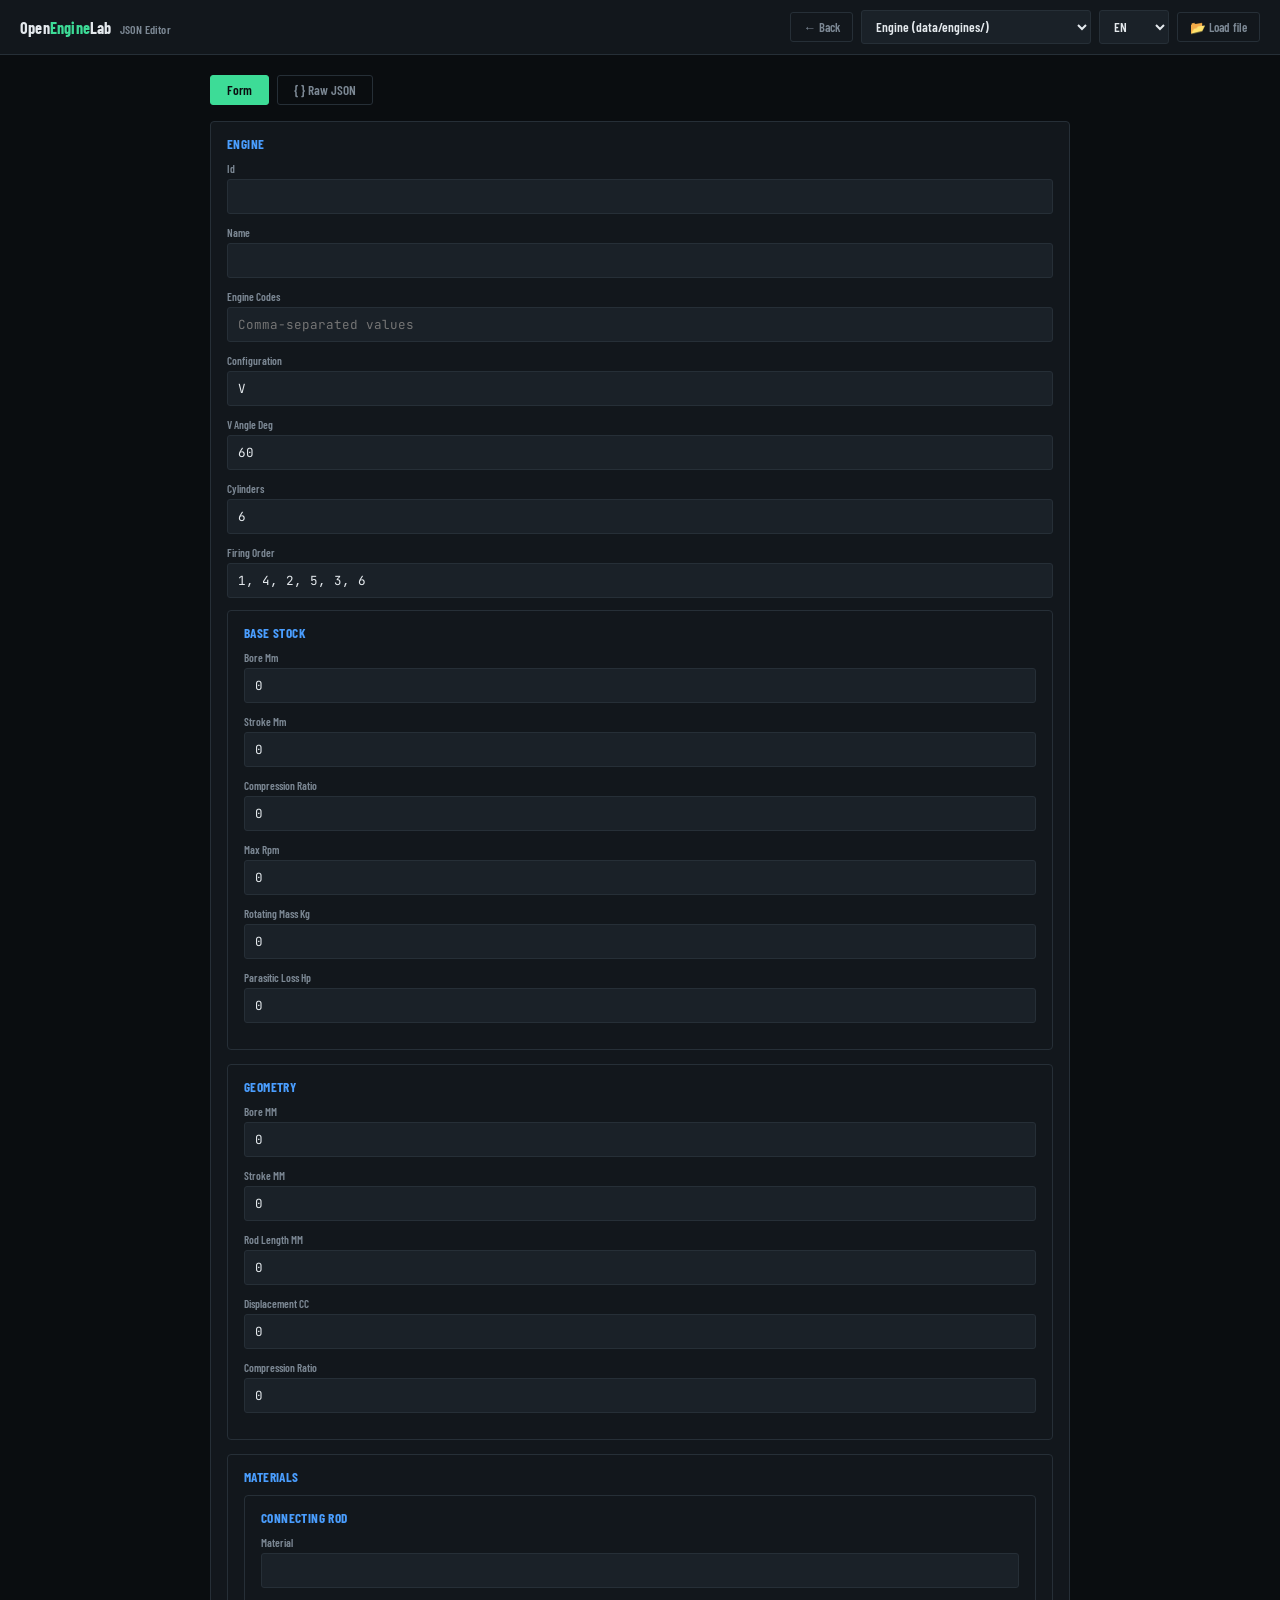
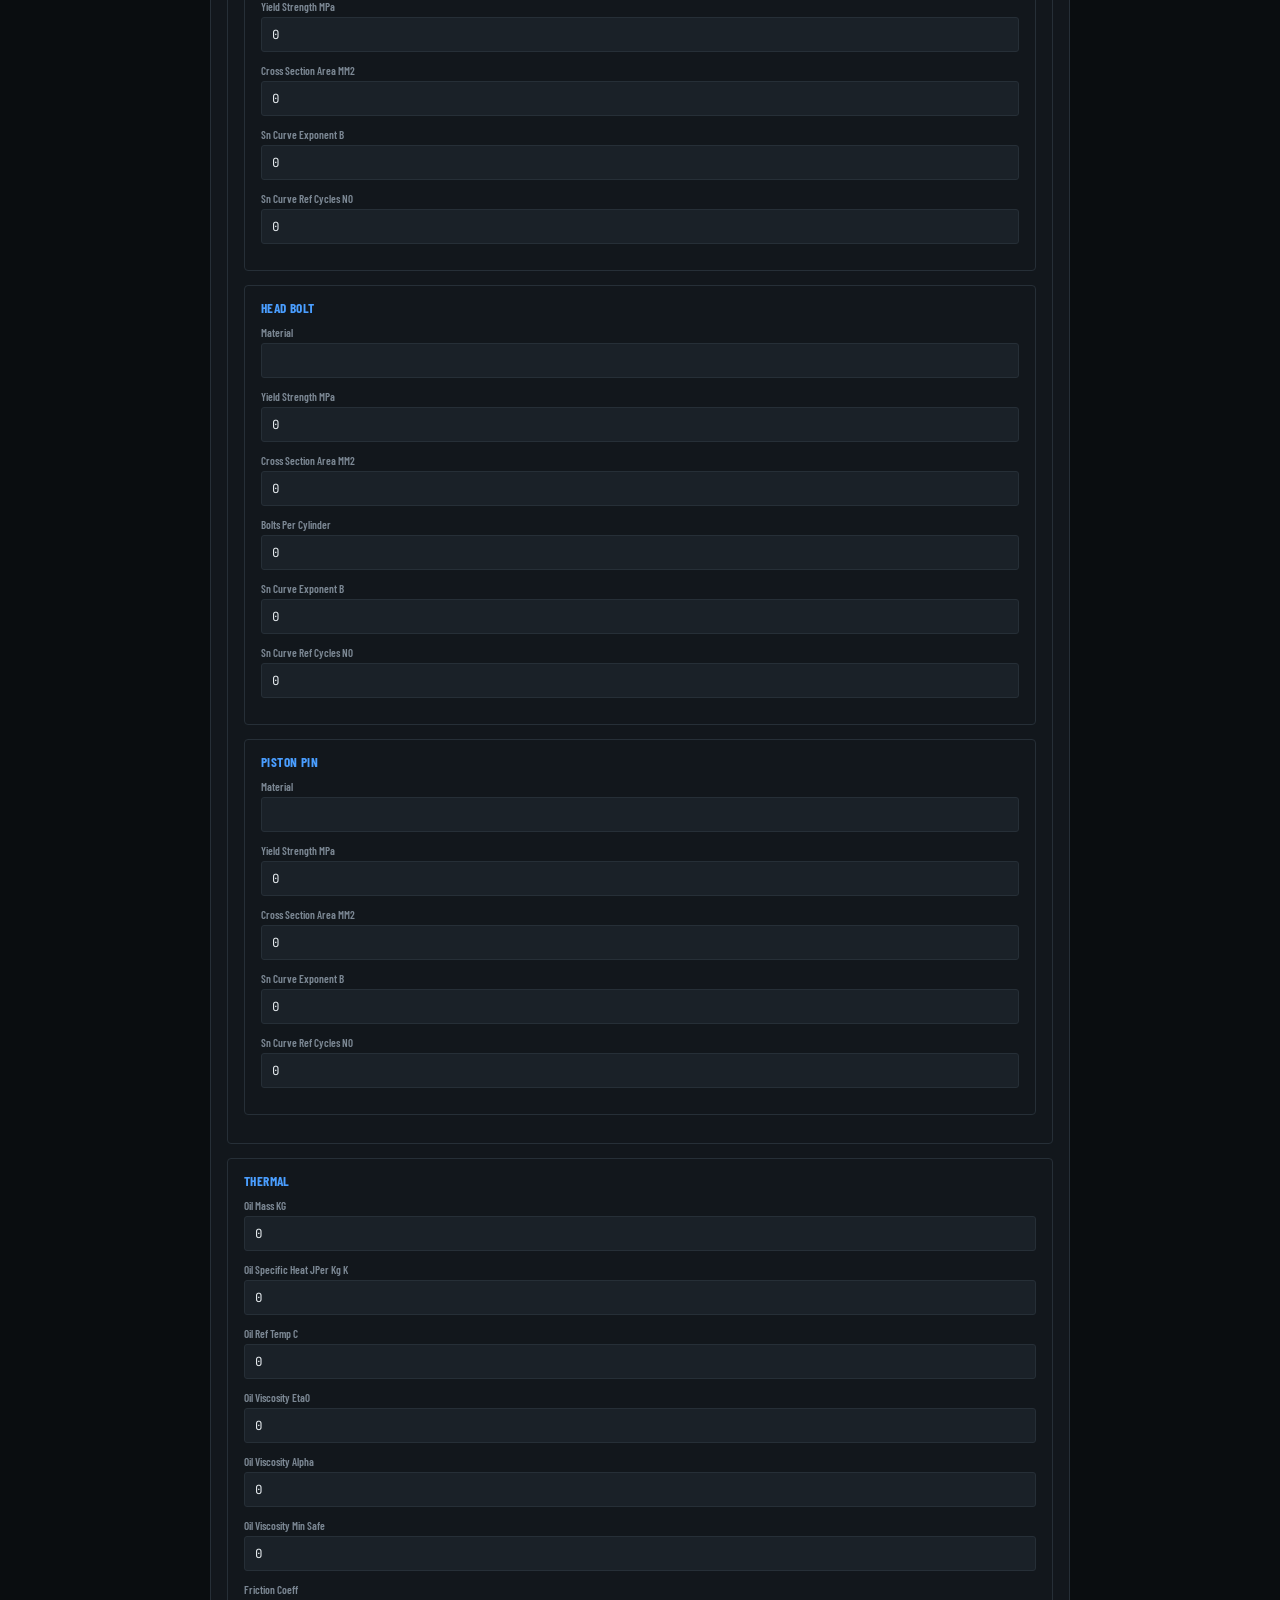
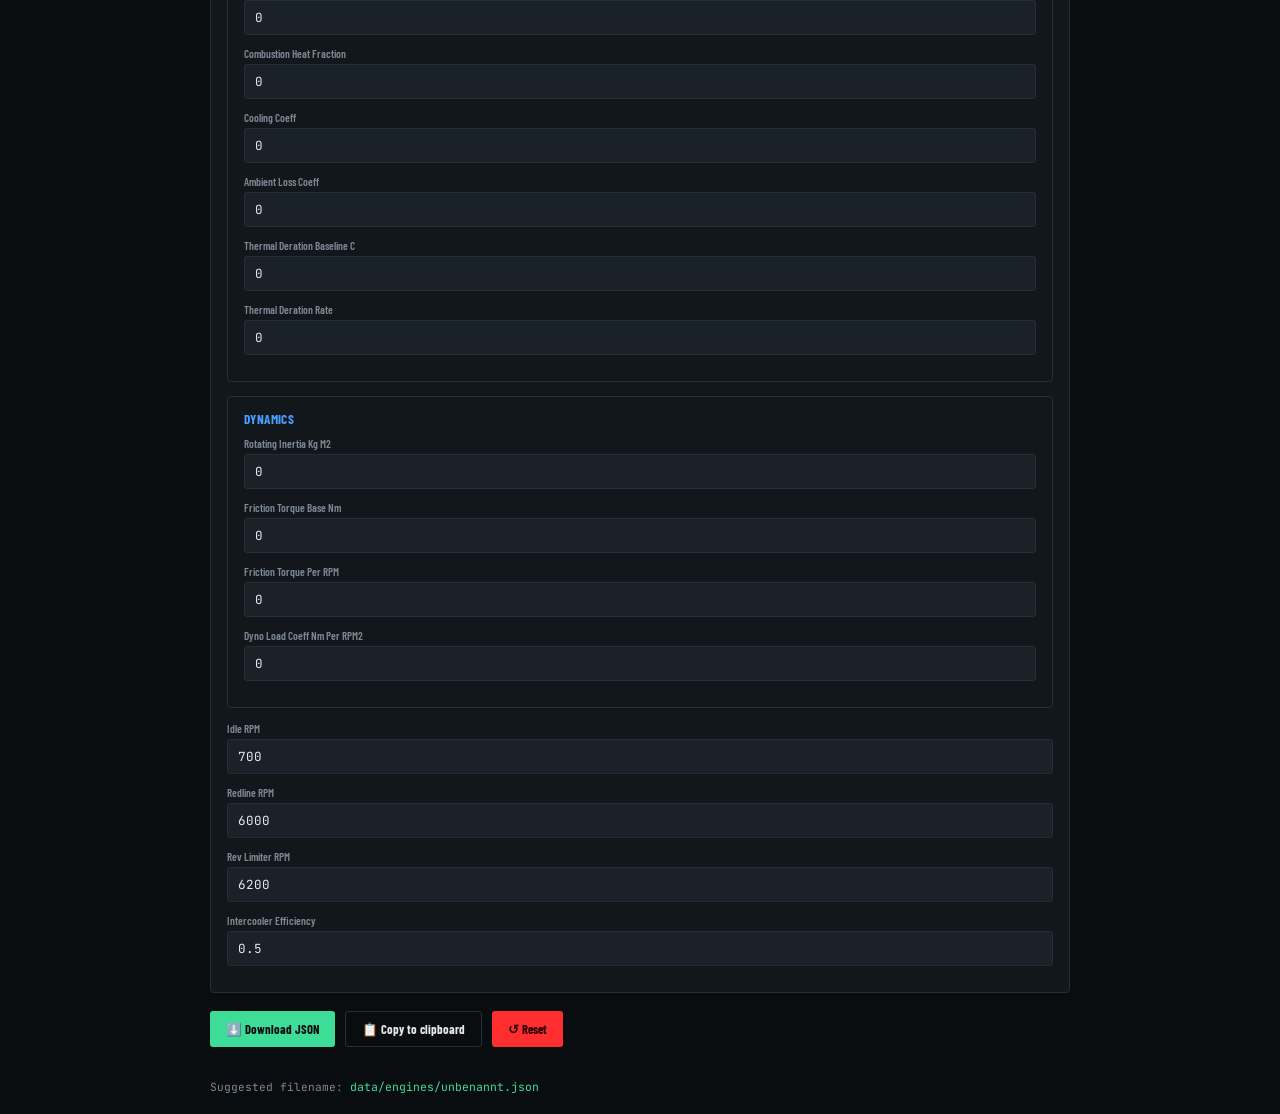
==== Json.html @ 52945a6e "Add files via upload" ====
<!DOCTYPE html>
<html lang="de">
<head>
<meta charset="UTF-8">
<meta name="viewport" content="width=device-width, initial-scale=1.0">
<title>OpenEngineLab — JSON Editor</title>
<link rel="preconnect" href="https://fonts.googleapis.com">
<link href="https://fonts.googleapis.com/css2?family=Barlow+Condensed:wght@500;600;700&family=JetBrains+Mono:wght@400;500;600&display=swap" rel="stylesheet">
<style>
:root {
  --bg-void: #0A0D10;
  --bg-panel: #12171C;
  --bg-raised: #1A2128;
  --border: #262F37;
  --text: #E4E9ED;
  --text-dim: #7C8894;
  --safe: #3DDC97;
  --caution: #FFB627;
  --critical: #FF2E2E;
  --info: #4A9EFF;
  --font-ui: "Barlow Condensed", sans-serif;
  --font-data: "JetBrains Mono", monospace;
}
* { box-sizing: border-box; }
html, body {
  height: 100%; margin: 0;
  background: var(--bg-void); color: var(--text);
  font-family: var(--font-data); font-size: 14px;
}
h1, h2, h3, label, button, select, input { font-family: var(--font-ui); }
h2 { font-size: 1.05rem; font-weight: 600; margin: 0 0 12px; color: var(--text); }
h3 { font-size: 0.92rem; font-weight: 600; margin: 18px 0 8px; color: var(--text-dim); }

.topbar {
  display: flex; justify-content: space-between; align-items: center; flex-wrap: wrap; gap: 10px;
  padding: 10px 20px; background: var(--bg-panel); border-bottom: 1px solid var(--border);
  position: sticky; top: 0; z-index: 10;
}
.brand { font-family: var(--font-ui); font-weight: 700; font-size: 1.15rem; letter-spacing: 0.2px; }
.brand span.hl { color: var(--safe); }
.brand-sub { color: var(--text-dim); font-size: 0.85rem; font-weight: 600; margin-left: 8px; }

.topbar-controls { display: flex; gap: 8px; align-items: center; flex-wrap: wrap; }
.topbar-select {
  background: var(--bg-raised); color: var(--text); border: 1px solid var(--border);
  border-radius: 3px; padding: 7px 10px; font-family: var(--font-ui); font-weight: 600; font-size: 0.95rem;
}
#type-select { min-width: 230px; }
#lang-select { min-width: 70px; }

.icon-btn-text {
  background: transparent; border: 1px solid var(--border); color: var(--text-dim);
  padding: 6px 12px; border-radius: 3px; cursor: pointer; font-weight: 600; font-size: 0.9rem;
  font-family: var(--font-ui);
}
.icon-btn-text:hover { border-color: var(--info); color: var(--text); }
#backBtn { text-decoration: none; display: inline-block; }

main { padding: 20px; max-width: 900px; margin: 0 auto; }

.tabs { display: flex; gap: 8px; margin-bottom: 16px; }
.tab-btn {
  background: transparent; border: 1px solid var(--border); color: var(--text-dim);
  padding: 6px 16px; border-radius: 3px; cursor: pointer; font-weight: 600; font-size: 0.95rem;
  font-family: var(--font-ui);
}
.tab-btn.active { color: var(--bg-void); background: var(--safe); border-color: var(--safe); }

.card {
  background: var(--bg-panel); border: 1px solid var(--border); border-radius: 4px;
  padding: 14px 16px; margin-bottom: 14px;
}
.card-title {
  font-family: var(--font-ui); font-weight: 700; font-size: 0.95rem; letter-spacing: .03em;
  text-transform: uppercase; color: var(--info); margin-bottom: 10px;
}

.field { margin-bottom: 12px; }
.field label { display: block; font-size: 0.8rem; color: var(--text-dim); margin-bottom: 4px; font-weight: 600; }

input[type=text], input[type=number], textarea, select.form-input {
  background: var(--bg-raised); color: var(--text); border: 1px solid var(--border);
  border-radius: 3px; padding: 8px 10px; font-family: var(--font-data); font-size: 0.9rem; width: 100%;
}
input[type=text]:focus, input[type=number]:focus, textarea:focus {
  outline: none; border-color: var(--info);
}

.checkbox-row { display: flex; align-items: center; gap: 8px; }
input[type=checkbox] { width: 18px; height: 18px; accent-color: var(--safe); }

.arr-item { border: 1px dashed var(--border); border-radius: 4px; padding: 10px; margin-bottom: 10px; position: relative; }
.remove-btn { position: absolute; top: 8px; right: 8px; }

.btn {
  background: var(--safe); color: var(--bg-void); border: none; border-radius: 3px;
  padding: 9px 16px; font-weight: 700; font-size: 0.9rem; cursor: pointer; font-family: var(--font-ui);
}
.btn.secondary { background: transparent; color: var(--text); border: 1px solid var(--border); }
.btn.secondary:hover { border-color: var(--info); }
.btn.danger { background: var(--critical); color: #2a0006; }
.btn.small { padding: 5px 10px; font-size: 0.8rem; }
.btn:active { transform: scale(.97); }

.toolbar { display: flex; gap: 10px; flex-wrap: wrap; margin: 18px 0 8px; }
.hint { color: var(--text-dim); font-size: 0.8rem; margin-top: 4px; }
.status { font-size: 0.82rem; color: var(--caution); min-height: 20px; margin-top: 6px; }
.filename { font-family: var(--font-data); color: var(--safe); font-size: 0.82rem; }

textarea#rawJson { width: 100%; min-height: 340px; font-family: var(--font-data); font-size: 0.82rem; white-space: pre; }

.view { display: none; }
.view.active { display: block; }
</style>
</head>
<body>

<header class="topbar">
  <div class="brand">Open<span class="hl">Engine</span>Lab<span class="brand-sub" id="brandSub">JSON-Editor</span></div>
  <div class="topbar-controls">
    <a href="index.html" class="icon-btn-text" id="backBtn">← Back</a>
    <select id="type-select" class="topbar-select" aria-label="Type"></select>
    <select id="lang-select" class="topbar-select" aria-label="Language">
      <option value="de">DE</option><option value="en">EN</option>
      <option value="fr">FR</option><option value="es">ES</option>
    </select>
    <button id="loadFileBtn" class="icon-btn-text" type="button">📂</button>
    <input type="file" id="fileInput" accept=".json" style="display:none;">
  </div>
</header>

<main>
  <div class="tabs">
    <button class="tab-btn active" data-view="form" id="tabForm">Formular</button>
    <button class="tab-btn" data-view="raw" id="tabRaw">{ } Roh-JSON</button>
  </div>

  <div id="formView" class="view active"></div>

  <div id="rawView" class="view">
    <textarea id="rawJson" spellcheck="false"></textarea>
    <div class="hint" id="rawHint"></div>
  </div>

  <div class="toolbar">
    <button class="btn" id="downloadBtn" type="button"></button>
    <button class="btn secondary" id="copyBtn" type="button"></button>
    <button class="btn danger" id="resetBtn" type="button"></button>
  </div>
  <div class="status" id="status"></div>
  <div class="hint"><span id="filenameLabel"></span> <span class="filename" id="filenameHint">—</span></div>
</main>

<script>
/* ---------- i18n ---------- */
const I18N = {
  de: {
    editorSub: "JSON-Editor", loadFile: "Datei laden", download: "JSON herunterladen",
    copy: "In Zwischenablage kopieren", reset: "Zurücksetzen", filenameLabel: "Vorschlag Dateiname:",
    rawHint: "Änderungen hier werden beim Wechsel zu \"Formular\" übernommen (muss gültiges JSON sein).",
    tabForm: "Formular", tabRaw: "{ } Roh-JSON",
    fileLoaded: "Datei geladen: ", fileInvalid: "Datei ist kein gültiges JSON.",
    invalidRaw: "⚠ Ungültiges JSON im Roh-Editor — Formular zeigt evtl. alten Stand.",
    downloadFail: "⚠ Ungültiges JSON — kann nicht heruntergeladen werden.",
    downloaded: "✅ Heruntergeladen als ", copied: "✅ In Zwischenablage kopiert.",
    copyFail: "⚠ Kopieren fehlgeschlagen.", addEntry: "+ Eintrag hinzufügen",
    arrayPlaceholder: "Werte durch Komma getrennt",
    types: {
      engine: "Motor (data/engines/)", turbo: "Turbolader (data/parts/turbos/)",
      supercharger: "Kompressor/Lader (data/parts/turbos/)", nitrous: "Lachgas (data/parts/nitrous/)",
      hybrid: "Hybrid/ERS (data/parts/hybrid/)", mod: "Mod / Tuningteil (data/mods/)",
      fuel: "Kraftstoff (data/fuels/)", drivetrain: "Antriebsstrang (data/drivetrain/)",
      track: "Strecke (data/tracks/)", scenario: "Szenario / Preset (data/scenarios/)",
      "catalog-entry": "Katalog-Eintrag (data/catalog/)"
    }
  },
  en: {
    editorSub: "JSON Editor", loadFile: "Load file", download: "Download JSON",
    copy: "Copy to clipboard", reset: "Reset", filenameLabel: "Suggested filename:",
    rawHint: "Edits here are applied when switching to \"Form\" (must be valid JSON).",
    tabForm: "Form", tabRaw: "{ } Raw JSON",
    fileLoaded: "File loaded: ", fileInvalid: "File is not valid JSON.",
    invalidRaw: "⚠ Invalid JSON in raw editor — form may show an older state.",
    downloadFail: "⚠ Invalid JSON — cannot download.",
    downloaded: "✅ Downloaded as ", copied: "✅ Copied to clipboard.",
    copyFail: "⚠ Copy failed.", addEntry: "+ Add entry",
    arrayPlaceholder: "Comma-separated values",
    types: {
      engine: "Engine (data/engines/)", turbo: "Turbocharger (data/parts/turbos/)",
      supercharger: "Supercharger (data/parts/turbos/)", nitrous: "Nitrous (data/parts/nitrous/)",
      hybrid: "Hybrid/ERS (data/parts/hybrid/)", mod: "Mod / tuning part (data/mods/)",
      fuel: "Fuel (data/fuels/)", drivetrain: "Drivetrain (data/drivetrain/)",
      track: "Track (data/tracks/)", scenario: "Scenario / preset (data/scenarios/)",
      "catalog-entry": "Catalog entry (data/catalog/)"
    }
  },
  fr: {
    editorSub: "Éditeur JSON", loadFile: "Charger un fichier", download: "Télécharger le JSON",
    copy: "Copier dans le presse-papiers", reset: "Réinitialiser", filenameLabel: "Nom de fichier suggéré :",
    rawHint: "Les modifications ici sont appliquées lors du passage à « Formulaire » (JSON valide requis).",
    tabForm: "Formulaire", tabRaw: "{ } JSON brut",
    fileLoaded: "Fichier chargé : ", fileInvalid: "Le fichier n'est pas un JSON valide.",
    invalidRaw: "⚠ JSON invalide dans l'éditeur brut — le formulaire peut afficher un ancien état.",
    downloadFail: "⚠ JSON invalide — téléchargement impossible.",
    downloaded: "✅ Téléchargé sous ", copied: "✅ Copié dans le presse-papiers.",
    copyFail: "⚠ Échec de la copie.", addEntry: "+ Ajouter une entrée",
    arrayPlaceholder: "Valeurs séparées par des virgules",
    types: {
      engine: "Moteur (data/engines/)", turbo: "Turbocompresseur (data/parts/turbos/)",
      supercharger: "Compresseur (data/parts/turbos/)", nitrous: "Protoxyde d'azote (data/parts/nitrous/)",
      hybrid: "Hybride/ERS (data/parts/hybrid/)", mod: "Préparation moteur (data/mods/)",
      fuel: "Carburant (data/fuels/)", drivetrain: "Transmission (data/drivetrain/)",
      track: "Circuit (data/tracks/)", scenario: "Scénario / préréglage (data/scenarios/)",
      "catalog-entry": "Entrée de catalogue (data/catalog/)"
    }
  },
  es: {
    editorSub: "Editor JSON", loadFile: "Cargar archivo", download: "Descargar JSON",
    copy: "Copiar al portapapeles", reset: "Restablecer", filenameLabel: "Nombre de archivo sugerido:",
    rawHint: "Los cambios aquí se aplican al cambiar a «Formulario» (debe ser JSON válido).",
    tabForm: "Formulario", tabRaw: "{ } JSON sin procesar",
    fileLoaded: "Archivo cargado: ", fileInvalid: "El archivo no es un JSON válido.",
    invalidRaw: "⚠ JSON no válido en el editor sin procesar — el formulario puede mostrar un estado anterior.",
    downloadFail: "⚠ JSON no válido — no se puede descargar.",
    downloaded: "✅ Descargado como ", copied: "✅ Copiado al portapapeles.",
    copyFail: "⚠ Error al copiar.", addEntry: "+ Añadir entrada",
    arrayPlaceholder: "Valores separados por comas",
    types: {
      engine: "Motor (data/engines/)", turbo: "Turbocompresor (data/parts/turbos/)",
      supercharger: "Compresor (data/parts/turbos/)", nitrous: "Óxido nitroso (data/parts/nitrous/)",
      hybrid: "Híbrido/ERS (data/parts/hybrid/)", mod: "Preparación (data/mods/)",
      fuel: "Combustible (data/fuels/)", drivetrain: "Transmisión (data/drivetrain/)",
      track: "Circuito (data/tracks/)", scenario: "Escenario / preajuste (data/scenarios/)",
      "catalog-entry": "Entrada de catálogo (data/catalog/)"
    }
  }
};

let lang = (navigator.language || 'de').slice(0,2);
if (!I18N[lang]) lang = 'de';

function t(key) { return I18N[lang][key] ?? key; }

/* ---------- Vorlagen (Teile-Typen, sprachneutrale technische Feldnamen) ---------- */
const TEMPLATES = {
  "engine": {
    folder: "data/engines/",
    data: {
      id: "", name: "", engineCodes: [""], configuration: "V", vAngleDeg: 60,
      cylinders: 6, firingOrder: [1,4,2,5,3,6],
      baseStock: { boreMm:0, strokeMm:0, compressionRatio:0, maxRpm:0, rotatingMassKg:0, parasiticLossHp:0 },
      geometry: { boreMM:0, strokeMM:0, rodLengthMM:0, displacementCC:0, compressionRatio:0 },
      materials: {
        connectingRod: { material:"", yieldStrengthMPa:0, crossSectionAreaMM2:0, snCurveExponentB:0, snCurveRefCyclesN0:0 },
        headBolt: { material:"", yieldStrengthMPa:0, crossSectionAreaMM2:0, boltsPerCylinder:0, snCurveExponentB:0, snCurveRefCyclesN0:0 },
        pistonPin: { material:"", yieldStrengthMPa:0, crossSectionAreaMM2:0, snCurveExponentB:0, snCurveRefCyclesN0:0 }
      },
      thermal: { oilMassKG:0, oilSpecificHeatJPerKgK:0, oilRefTempC:0, oilViscosityEta0:0, oilViscosityAlpha:0, oilViscosityMinSafe:0, frictionCoeff:0, combustionHeatFraction:0, coolingCoeff:0, ambientLossCoeff:0, thermalDerationBaselineC:0, thermalDerationRate:0 },
      dynamics: { rotatingInertiaKgM2:0, frictionTorqueBaseNm:0, frictionTorquePerRPM:0, dynoLoadCoeffNmPerRPM2:0 },
      idleRPM: 700, redlineRPM: 6000, revLimiterRPM: 6200, intercoolerEfficiency: 0.5
    }
  },
  "turbo": {
    folder: "data/parts/turbos/",
    data: {
      id:"", name:"", type:"Turbocharger",
      compressor:{ inducerMM:0, exducerMM:0, peakEfficiency:0, maxMassFlowKgMin:0 },
      turbine:{ inducerMM:0, exducerMM:0, housingAR:0 },
      limits:{ maxBoostBar:0, maxShaftSpeedRPM:0 },
      responseFactor:0, wastegateType:"external", wastegateSpringBar:0
    }
  },
  "supercharger": {
    folder: "data/parts/turbos/",
    data: {
      id:"", type:"supercharger", name:"", displacement_liters:0, drive_type:"belt", pulley_ratio:0,
      limits:{ maxBoostBar:0, maxRPM:0, peakEfficiencyRPM:0 },
      dynamics:{ timeConstantS:0, volumetricEfficiency:0, heatRatioK:0, beltSlipCoeff:0 },
      cooler:{ effectivenessPercent:0, targetInletTempC:0 },
      description:""
    }
  },
  "nitrous": {
    folder: "data/parts/nitrous/",
    data: { id:"", name:"", shotEquivalentBar:0, heatFractionBoost:0, flowRateKgMin:0, bottleCapacityKg:0, hydrolockAfrThreshold:0 }
  },
  "hybrid": {
    folder: "data/parts/hybrid/",
    data: { id:"", name:"", maxDeployKw:0, maxHarvestKw:0, batteryCapacityKWh:0, hasMguH:false }
  },
  "mod": {
    folder: "data/mods/",
    data: {
      modId:"", name:"", category:"BOTTOM_END", description:"",
      defaultEffects:{ massDeltaKg:0, rpmMultiplier:1, strengthMultiplier:1, parasiticLossDeltaHp:0 },
      manufacturerOverrides:{}
    }
  },
  "fuel": {
    folder: "data/fuels/",
    data: { id:"", name:"", ronOctane:0, monOctane:0, afrStoich:0, lhvMJPerKg:0, latentHeatKJPerKg:0 }
  },
  "drivetrain": {
    folder: "data/drivetrain/",
    data: {
      id:"", name:"", gearRatios:[3.2,2.14,1.61,1.28,1.03,0.84], finalDriveRatio:0,
      wheelRadiusM:0, vehicleMassKG:0, dragCoefficient:0, frontalAreaM2:0,
      rollingResistanceCoeff:0, drivetrainEfficiency:0, maxBrakeForceN:0,
      tireGripCoeff:0, driveWeightFraction:0
    }
  },
  "track": {
    folder: "data/tracks/",
    data: { id:"", name:"", segments: [ { durationS:0, throttle01:0, brake01:0, gear:1, gradePercent:0, note:"" } ] }
  },
  "scenario": {
    folder: "data/scenarios/",
    data: {
      version:"0.2.0",
      metadata:{ name:"", created:"", iterations:[ { v:1, date:"", change:"" } ] },
      config:{}
    }
  },
  "catalog-entry": {
    folder: "data/catalog/",
    data: { id:"", name:"", type:"", file:"" }
  }
};

/* ---------- State ---------- */
let currentType = null;
let currentData = null;

const typeSelect = document.getElementById('type-select');
const langSelect = document.getElementById('lang-select');
const formView = document.getElementById('formView');
const rawJson = document.getElementById('rawJson');
const status = document.getElementById('status');
const filenameHint = document.getElementById('filenameHint');

function populateTypeSelect() {
  const prev = typeSelect.value;
  typeSelect.innerHTML = '';
  for (const key in TEMPLATES) {
    const opt = document.createElement('option');
    opt.value = key;
    opt.textContent = t('types')[key];
    typeSelect.appendChild(opt);
  }
  if (prev && TEMPLATES[prev]) typeSelect.value = prev;
}

function applyStaticI18n() {
  document.getElementById('brandSub').textContent = t('editorSub');
  document.getElementById('loadFileBtn').textContent = '📂 ' + t('loadFile');
  document.getElementById('tabForm').textContent = t('tabForm');
  document.getElementById('tabRaw').textContent = t('tabRaw');
  document.getElementById('downloadBtn').textContent = '⬇️ ' + t('download');
  document.getElementById('copyBtn').textContent = '📋 ' + t('copy');
  document.getElementById('resetBtn').textContent = '↺ ' + t('reset');
  document.getElementById('filenameLabel').textContent = t('filenameLabel');
  document.getElementById('rawHint').textContent = t('rawHint');
  populateTypeSelect();
}

langSelect.value = lang;
langSelect.addEventListener('change', () => {
  lang = langSelect.value;
  applyStaticI18n();
  render();
});

typeSelect.addEventListener('change', () => loadTemplate(typeSelect.value));

function loadTemplate(key) {
  currentType = key;
  currentData = JSON.parse(JSON.stringify(TEMPLATES[key].data));
  render();
}

/* ---------- Rendering: rekursiver Formular-Generator ---------- */
function render() {
  formView.innerHTML = '';
  const label = t('types')[currentType] ? t('types')[currentType].split(' (')[0] : currentType;
  const root = buildObjectCard(currentData, [], label);
  formView.appendChild(root);
  syncRaw();
  updateFilenameHint();
}

function setAt(path, value) {
  let obj = currentData;
  for (let i = 0; i < path.length - 1; i++) obj = obj[path[i]];
  obj[path[path.length - 1]] = value;
  syncRaw();
  updateFilenameHint();
}

function buildObjectCard(obj, path, label) {
  const card = document.createElement('div');
  card.className = 'card';
  const title = document.createElement('div');
  title.className = 'card-title';
  title.textContent = label;
  card.appendChild(title);

  for (const key in obj) {
    const val = obj[key];
    const fieldPath = [...path, key];
    if (val !== null && typeof val === 'object' && !Array.isArray(val)) {
      card.appendChild(buildObjectCard(val, fieldPath, humanize(key)));
    } else if (Array.isArray(val)) {
      card.appendChild(buildArrayField(val, fieldPath, humanize(key)));
    } else {
      card.appendChild(buildLeafField(val, fieldPath, humanize(key)));
    }
  }
  return card;
}

function humanize(key) {
  return key.replace(/([a-z0-9])([A-Z])/g, '$1 $2')
            .replace(/_/g, ' ')
            .replace(/^./, c => c.toUpperCase());
}

function buildLeafField(val, path, label) {
  const wrap = document.createElement('div');
  wrap.className = 'field';
  const lab = document.createElement('label');
  lab.textContent = label;
  wrap.appendChild(lab);

  if (typeof val === 'boolean') {
    const row = document.createElement('div');
    row.className = 'checkbox-row';
    const cb = document.createElement('input');
    cb.type = 'checkbox';
    cb.checked = val;
    cb.addEventListener('change', () => setAt(path, cb.checked));
    row.appendChild(cb);
    wrap.appendChild(row);
    return wrap;
  }

  const inp = document.createElement('input');
  if (typeof val === 'number') {
    inp.type = 'number';
    inp.step = 'any';
    inp.value = val;
    inp.addEventListener('input', () => setAt(path, inp.value === '' ? 0 : parseFloat(inp.value)));
  } else {
    inp.type = 'text';
    inp.value = val ?? '';
    inp.addEventListener('input', () => setAt(path, inp.value));
  }
  wrap.appendChild(inp);
  return wrap;
}

function buildArrayField(arr, path, label) {
  const wrap = document.createElement('div');
  wrap.className = 'field';
  const lab = document.createElement('label');
  lab.textContent = label;
  wrap.appendChild(lab);

  const isObjArray = arr.length > 0 && typeof arr[0] === 'object' && arr[0] !== null;

  if (!isObjArray) {
    const inp = document.createElement('input');
    inp.type = 'text';
    inp.value = arr.join(', ');
    inp.placeholder = t('arrayPlaceholder');
    inp.addEventListener('input', () => {
      const parts = inp.value.split(',').map(s => s.trim()).filter(s => s !== '');
      const parsed = parts.map(s => (isNaN(s) ? s : parseFloat(s)));
      setAt(path, parsed);
    });
    wrap.appendChild(inp);
    return wrap;
  }

  const list = document.createElement('div');
  arr.forEach((item, idx) => {
    const itemWrap = document.createElement('div');
    itemWrap.className = 'arr-item';
    const rmBtn = document.createElement('button');
    rmBtn.className = 'btn danger small remove-btn';
    rmBtn.type = 'button';
    rmBtn.textContent = '✕';
    rmBtn.addEventListener('click', () => {
      arr.splice(idx, 1);
      render();
    });
    itemWrap.appendChild(rmBtn);
    itemWrap.appendChild(buildObjectCard(item, [...path, idx], `${label} #${idx + 1}`));
    list.appendChild(itemWrap);
  });
  wrap.appendChild(list);

  const addBtn = document.createElement('button');
  addBtn.className = 'btn secondary small';
  addBtn.type = 'button';
  addBtn.textContent = t('addEntry');
  addBtn.addEventListener('click', () => {
    const template = arr.length > 0 ? JSON.parse(JSON.stringify(arr[0])) : {};
    for (const k in template) template[k] = typeof template[k] === 'number' ? 0 : (typeof template[k] === 'boolean' ? false : '');
    arr.push(template);
    render();
  });
  wrap.appendChild(addBtn);

  return wrap;
}

/* ---------- Roh-JSON Sync ---------- */
function syncRaw() {
  rawJson.value = JSON.stringify(currentData, null, 2);
}

function updateFilenameHint() {
  if (!currentType) { filenameHint.textContent = '—'; return; }
  const folder = TEMPLATES[currentType].folder;
  const idVal = currentData.id || currentData.modId || 'unbenannt';
  filenameHint.textContent = folder + slugify(String(idVal)) + '.json';
}

function slugify(s) {
  return s.toLowerCase().trim().replace(/[^a-z0-9-_]+/g, '-').replace(/-+/g, '-').replace(/^-|-$/g, '') || 'unnamed';
}

/* ---------- Tabs ---------- */
document.querySelectorAll('.tab-btn').forEach(tab => {
  tab.addEventListener('click', () => {
    document.querySelectorAll('.tab-btn').forEach(x => x.classList.remove('active'));
    document.querySelectorAll('.view').forEach(v => v.classList.remove('active'));
    tab.classList.add('active');
    if (tab.dataset.view === 'form') {
      document.getElementById('formView').classList.add('active');
      render();
    } else {
      document.getElementById('rawView').classList.add('active');
      try {
        currentData = JSON.parse(rawJson.value);
        status.textContent = '';
      } catch (e) {
        status.textContent = t('invalidRaw');
      }
      syncRaw();
    }
  });
});

/* ---------- Buttons ---------- */
document.getElementById('downloadBtn').addEventListener('click', () => {
  try {
    if (document.getElementById('rawView').classList.contains('active')) {
      currentData = JSON.parse(rawJson.value);
    }
  } catch (e) {
    status.textContent = t('downloadFail');
    return;
  }
  const blob = new Blob([JSON.stringify(currentData, null, 2)], { type: 'application/json' });
  const url = URL.createObjectURL(blob);
  const a = document.createElement('a');
  const idVal = currentData.id || currentData.modId || 'unbenannt';
  a.href = url;
  a.download = slugify(String(idVal)) + '.json';
  a.click();
  URL.revokeObjectURL(url);
  status.textContent = t('downloaded') + a.download;
});

document.getElementById('copyBtn').addEventListener('click', async () => {
  try {
    if (document.getElementById('rawView').classList.contains('active')) {
      currentData = JSON.parse(rawJson.value);
    }
    await navigator.clipboard.writeText(JSON.stringify(currentData, null, 2));
    status.textContent = t('copied');
  } catch (e) {
    status.textContent = t('copyFail');
  }
});

document.getElementById('resetBtn').addEventListener('click', () => {
  if (currentType) loadTemplate(currentType);
});

document.getElementById('loadFileBtn').addEventListener('click', () => {
  document.getElementById('fileInput').click();
});
document.getElementById('fileInput').addEventListener('change', (e) => {
  const file = e.target.files[0];
  if (!file) return;
  const reader = new FileReader();
  reader.onload = () => {
    try {
      const parsed = JSON.parse(reader.result);
      currentData = parsed;
      if (!currentType) currentType = typeSelect.value;
      render();
      status.textContent = t('fileLoaded') + file.name;
    } catch (err) {
      status.textContent = t('fileInvalid');
    }
  };
  reader.readAsText(file);
});

/* ---------- Init ---------- */
applyStaticI18n();
loadTemplate(typeSelect.value);
</script>
</body>
</html>
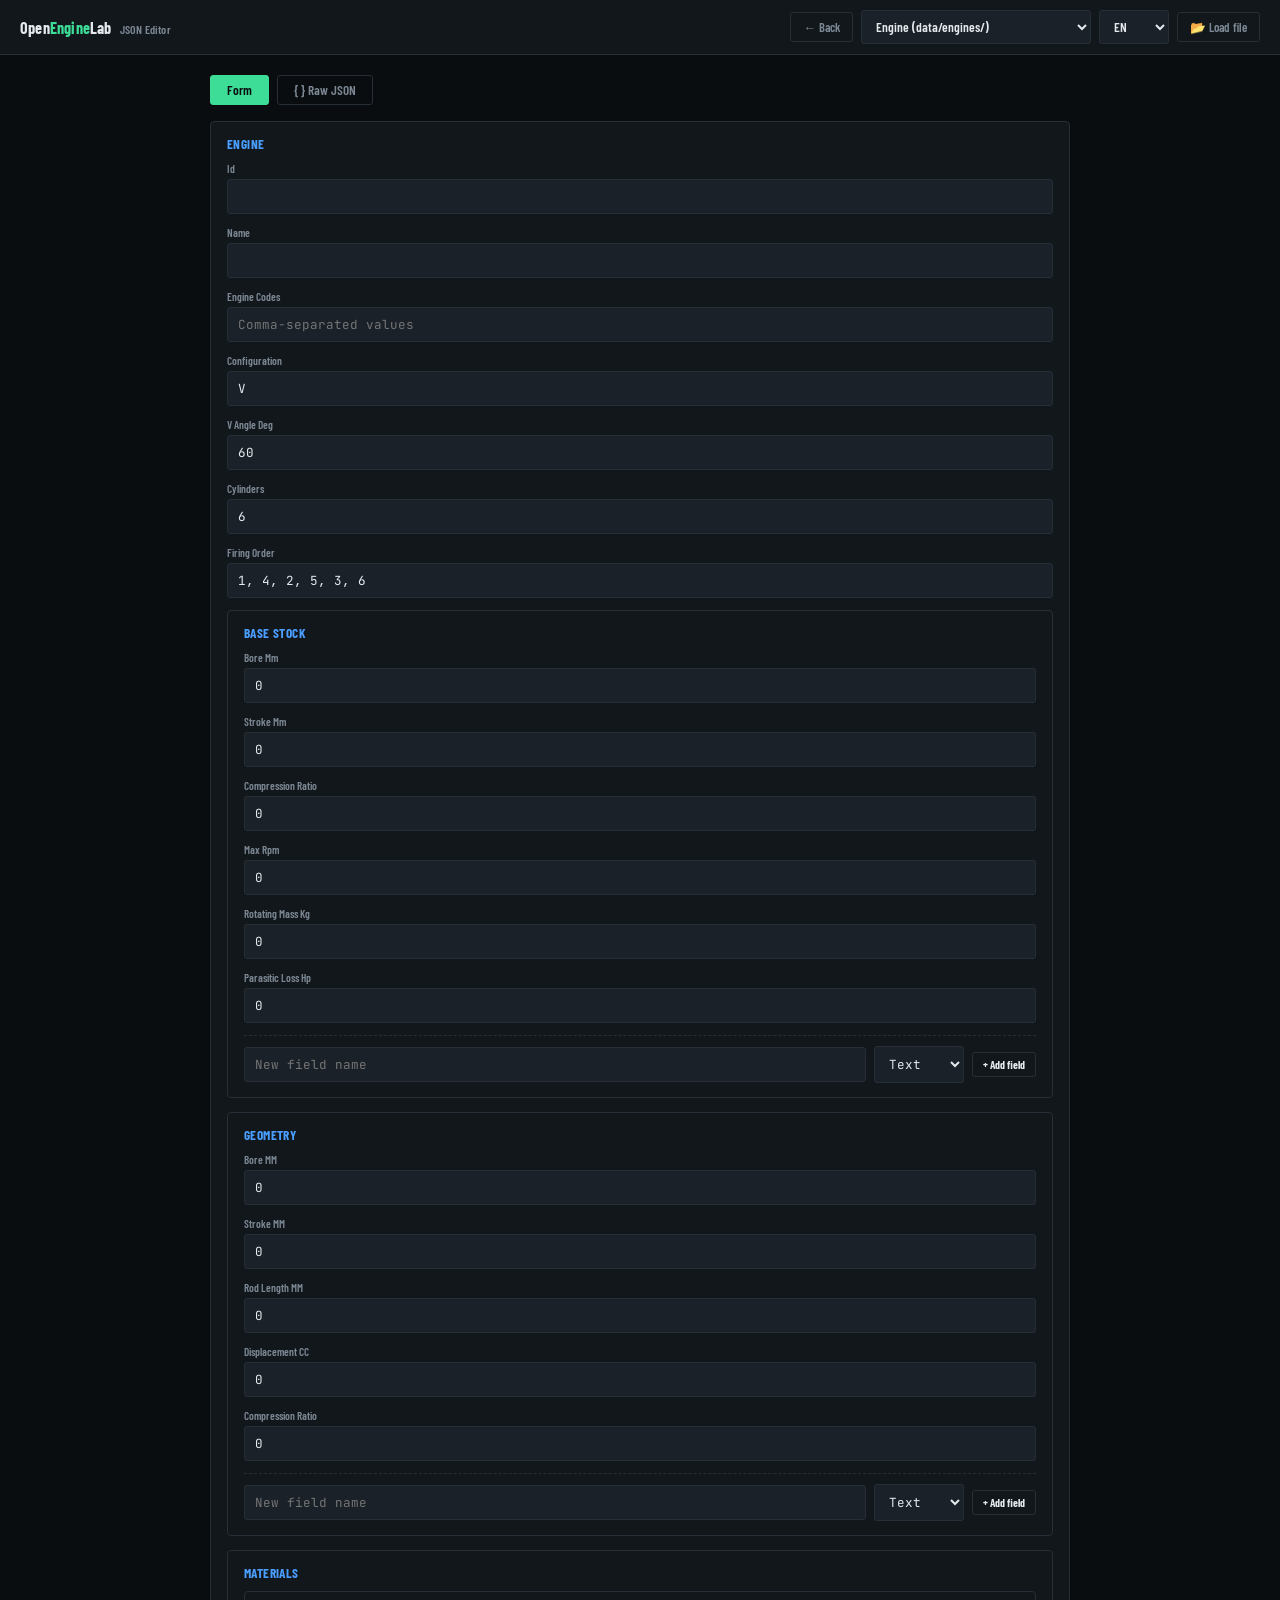
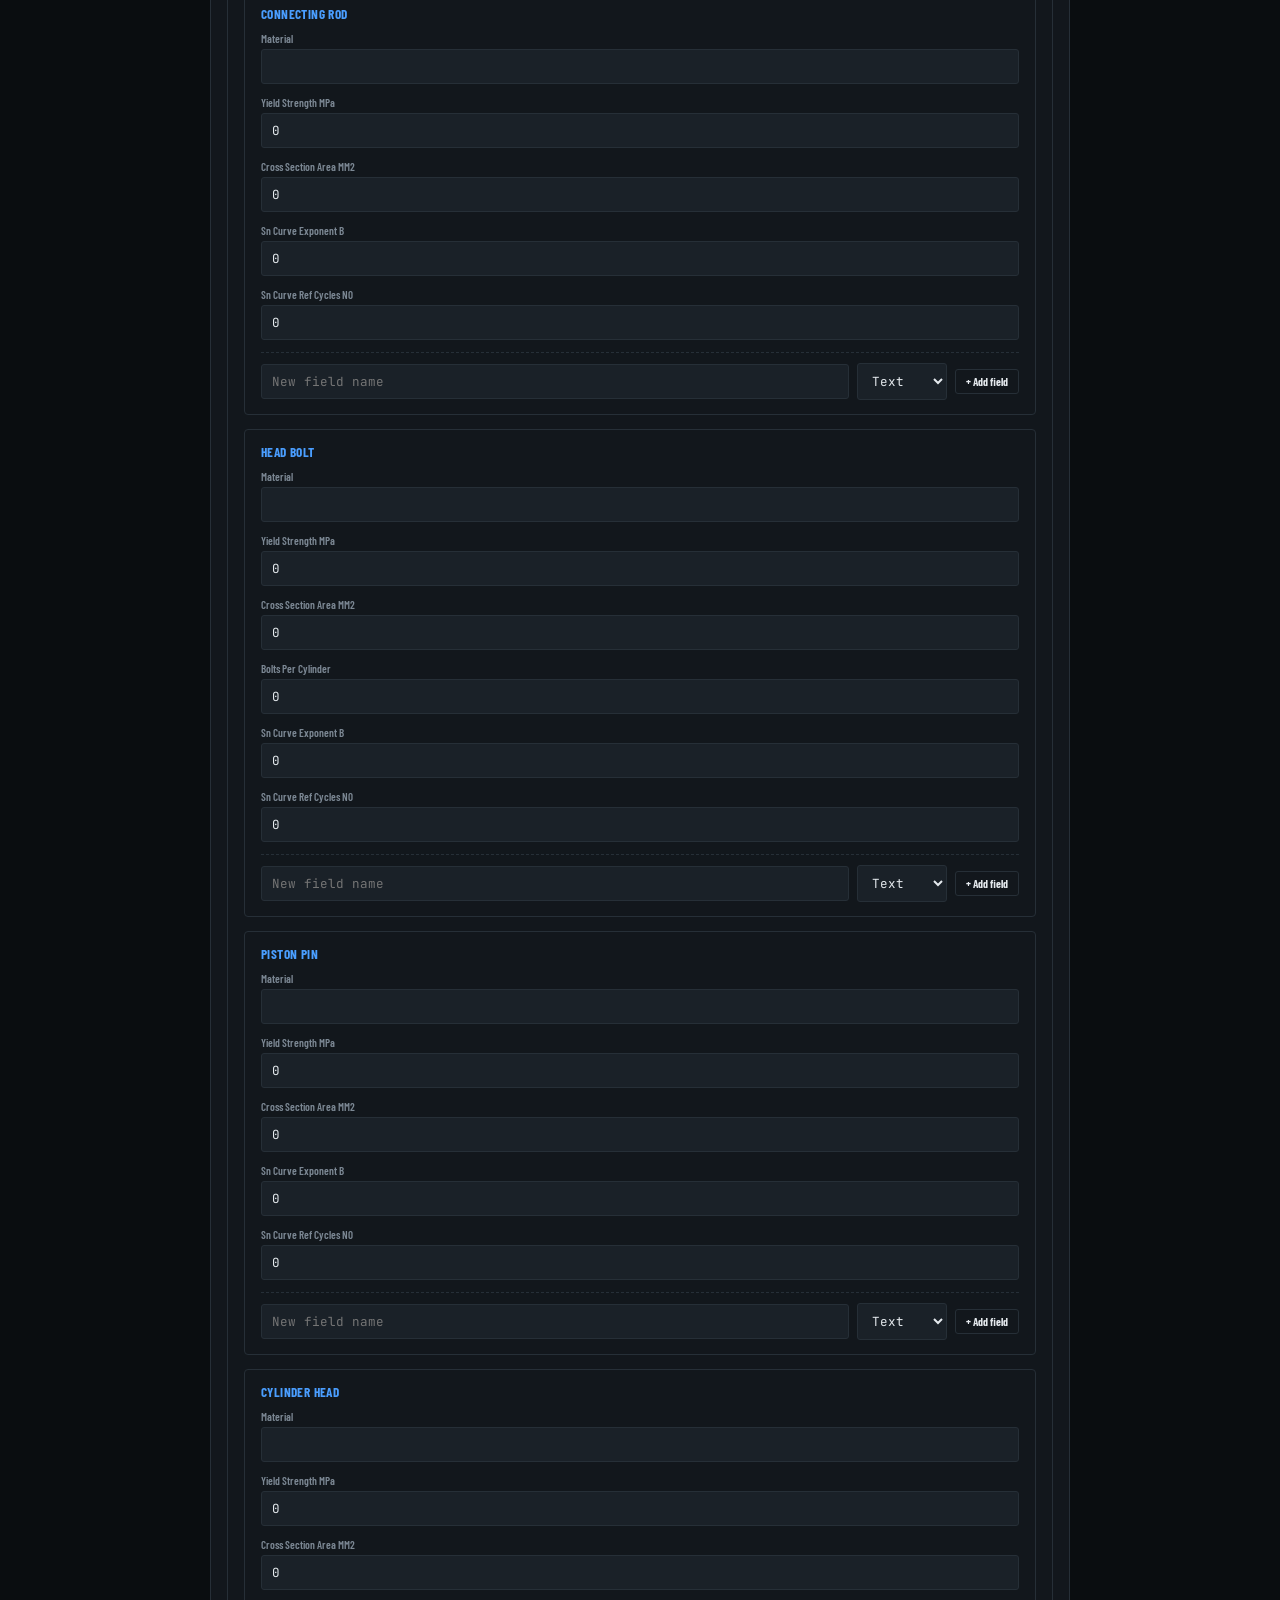
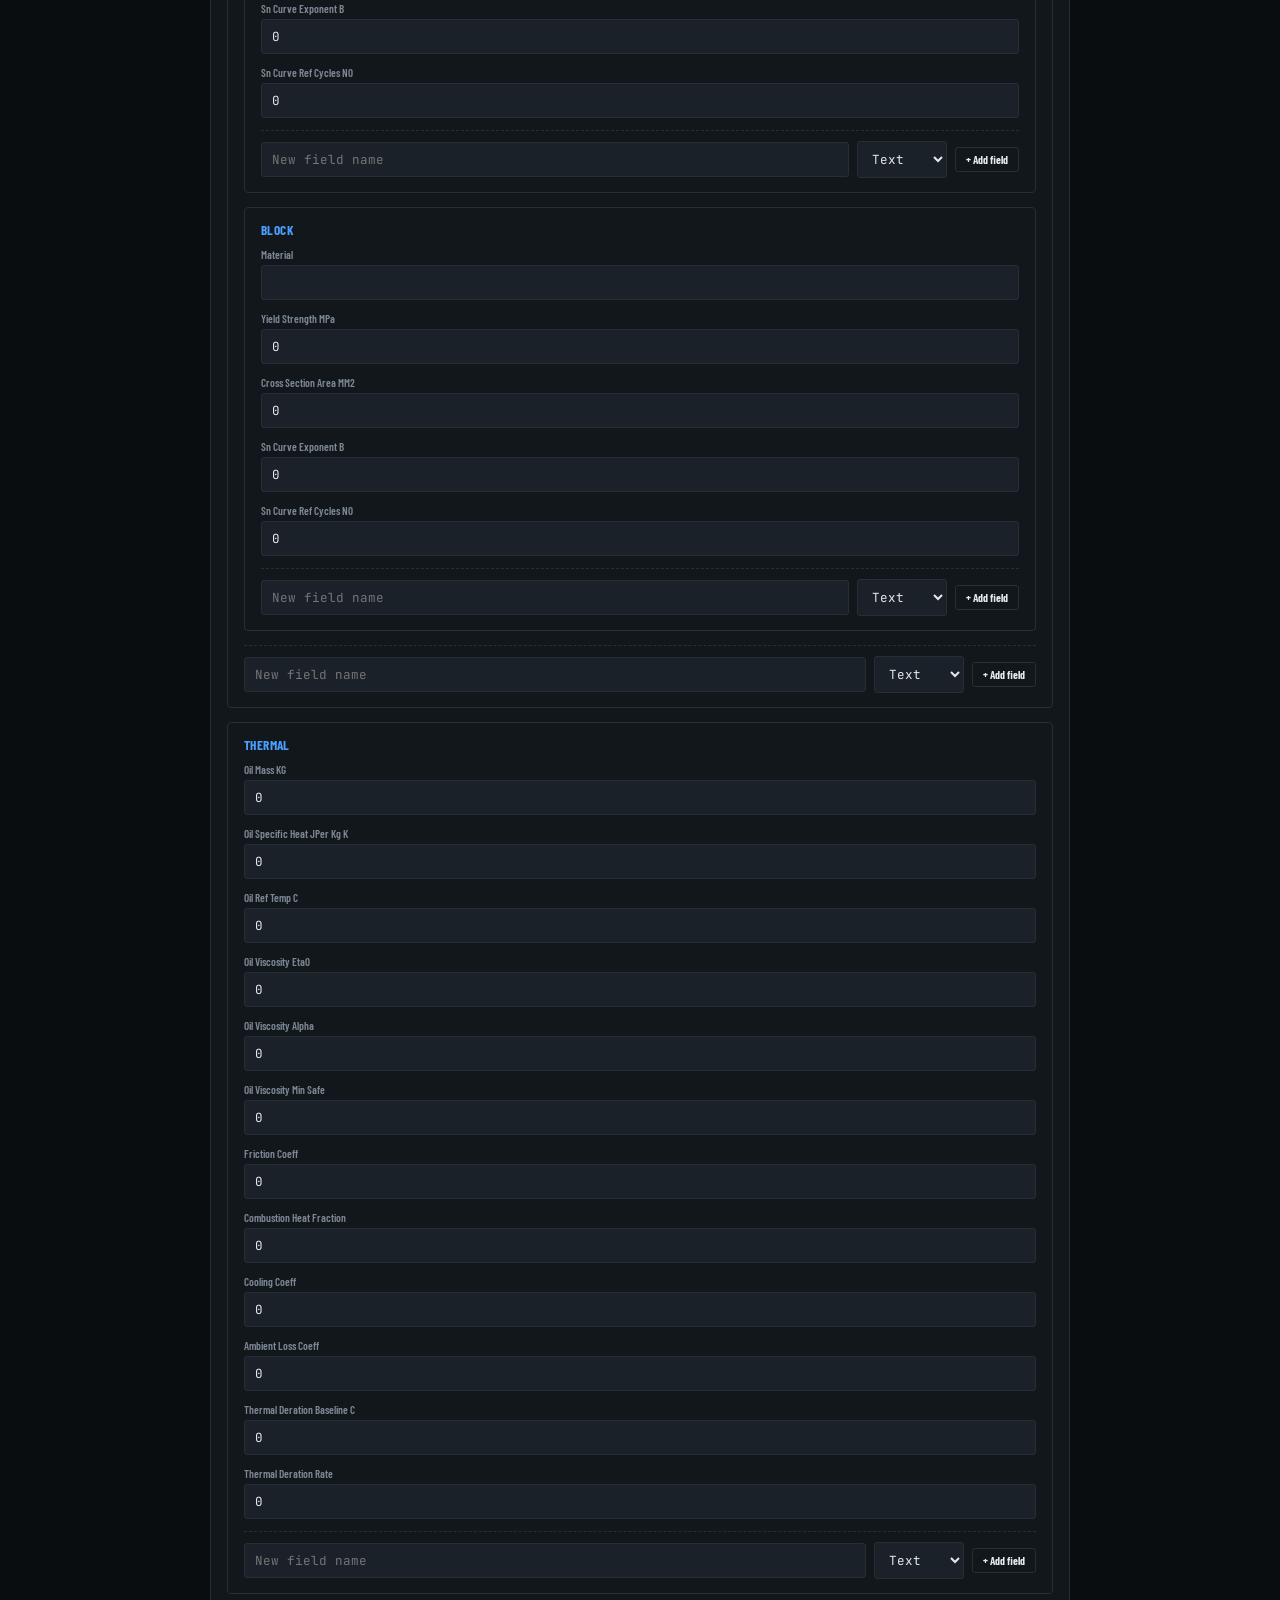
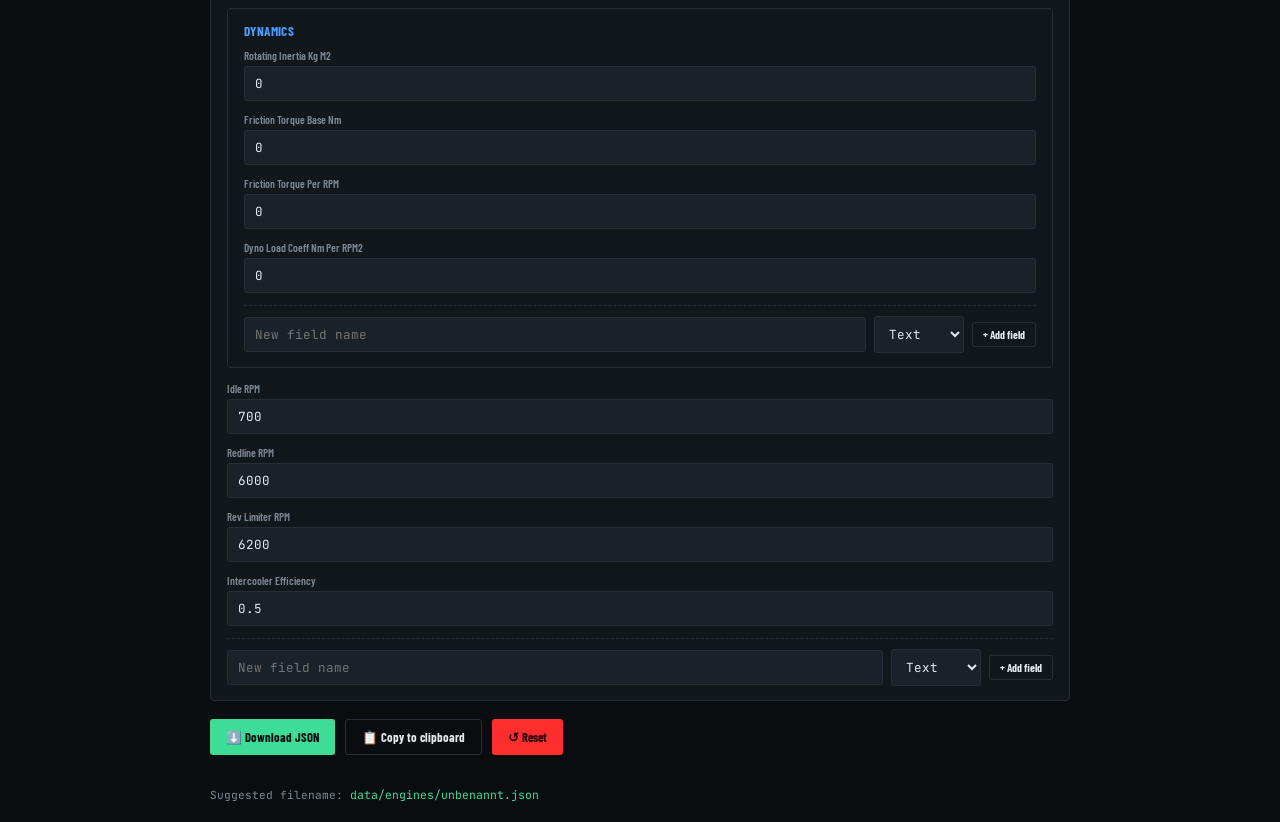
==== commit 7aed33b1: "Add files via upload" ====
--- a/Json.html
+++ b/Json.html
@@ -109,6 +109,13 @@
 
 textarea#rawJson { width: 100%; min-height: 340px; font-family: var(--font-data); font-size: 0.82rem; white-space: pre; }
 
+.added-field { position: relative; }
+.added-field > .field > label, .added-field > .card > .card-title { padding-right: 36px; }
+.add-field-row { display: flex; gap: 8px; align-items: center; flex-wrap: wrap; margin-top: 10px; padding-top: 10px; border-top: 1px dashed var(--border); }
+.add-field-row input[type=text] { flex: 1 1 160px; width: auto; min-width: 120px; }
+.add-field-row select.form-input { flex: 0 0 auto; width: auto; }
+.input-error, input[type=text].input-error { border-color: var(--critical) !important; }
+
 .view { display: none; }
 .view.active { display: block; }
 </style>
@@ -164,6 +171,9 @@
     downloadFail: "⚠ Ungültiges JSON — kann nicht heruntergeladen werden.",
     downloaded: "✅ Heruntergeladen als ", copied: "✅ In Zwischenablage kopiert.",
     copyFail: "⚠ Kopieren fehlgeschlagen.", addEntry: "+ Eintrag hinzufügen",
+    addField: "+ Feld hinzufügen", newFieldName: "Neuer Feldname", removeField: "Feld entfernen",
+    duplicateFieldName: "⚠ Feldname existiert bereits in diesem Objekt.", invalidFieldName: "⚠ Ungültiger Feldname.",
+    typeText: "Text", typeNumber: "Zahl", typeObject: "Objekt", typeArray: "Liste",
     arrayPlaceholder: "Werte durch Komma getrennt",
     types: {
       engine: "Motor (data/engines/)", turbo: "Turbolader (data/parts/turbos/)",
@@ -184,6 +194,9 @@
     downloadFail: "⚠ Invalid JSON — cannot download.",
     downloaded: "✅ Downloaded as ", copied: "✅ Copied to clipboard.",
     copyFail: "⚠ Copy failed.", addEntry: "+ Add entry",
+    addField: "+ Add field", newFieldName: "New field name", removeField: "Remove field",
+    duplicateFieldName: "⚠ Field name already exists in this object.", invalidFieldName: "⚠ Invalid field name.",
+    typeText: "Text", typeNumber: "Number", typeObject: "Object", typeArray: "List",
     arrayPlaceholder: "Comma-separated values",
     types: {
       engine: "Engine (data/engines/)", turbo: "Turbocharger (data/parts/turbos/)",
@@ -204,6 +217,9 @@
     downloadFail: "⚠ JSON invalide — téléchargement impossible.",
     downloaded: "✅ Téléchargé sous ", copied: "✅ Copié dans le presse-papiers.",
     copyFail: "⚠ Échec de la copie.", addEntry: "+ Ajouter une entrée",
+    addField: "+ Ajouter un champ", newFieldName: "Nom du nouveau champ", removeField: "Supprimer le champ",
+    duplicateFieldName: "⚠ Ce nom de champ existe déjà dans cet objet.", invalidFieldName: "⚠ Nom de champ invalide.",
+    typeText: "Texte", typeNumber: "Nombre", typeObject: "Objet", typeArray: "Liste",
     arrayPlaceholder: "Valeurs séparées par des virgules",
     types: {
       engine: "Moteur (data/engines/)", turbo: "Turbocompresseur (data/parts/turbos/)",
@@ -224,6 +240,9 @@
     downloadFail: "⚠ JSON no válido — no se puede descargar.",
     downloaded: "✅ Descargado como ", copied: "✅ Copiado al portapapeles.",
     copyFail: "⚠ Error al copiar.", addEntry: "+ Añadir entrada",
+    addField: "+ Añadir campo", newFieldName: "Nombre del nuevo campo", removeField: "Eliminar campo",
+    duplicateFieldName: "⚠ El nombre del campo ya existe en este objeto.", invalidFieldName: "⚠ Nombre de campo no válido.",
+    typeText: "Texto", typeNumber: "Número", typeObject: "Objeto", typeArray: "Lista",
     arrayPlaceholder: "Valores separados por comas",
     types: {
       engine: "Motor (data/engines/)", turbo: "Turbocompresor (data/parts/turbos/)",
@@ -242,10 +261,7 @@
 function t(key) { return I18N[lang][key] ?? key; }
 
 /* ---------- Vorlagen (Teile-Typen, sprachneutrale technische Feldnamen) ---------- */
-const TEMPLATES = {
-  "engine": {
-    folder: "data/engines/",
-    data: {
+const ENGINE_TEMPLATE_DATA = {
       id: "", name: "", engineCodes: [""], configuration: "V", vAngleDeg: 60,
       cylinders: 6, firingOrder: [1,4,2,5,3,6],
       baseStock: { boreMm:0, strokeMm:0, compressionRatio:0, maxRpm:0, rotatingMassKg:0, parasiticLossHp:0 },
@@ -253,23 +269,26 @@
       materials: {
         connectingRod: { material:"", yieldStrengthMPa:0, crossSectionAreaMM2:0, snCurveExponentB:0, snCurveRefCyclesN0:0 },
         headBolt: { material:"", yieldStrengthMPa:0, crossSectionAreaMM2:0, boltsPerCylinder:0, snCurveExponentB:0, snCurveRefCyclesN0:0 },
-        pistonPin: { material:"", yieldStrengthMPa:0, crossSectionAreaMM2:0, snCurveExponentB:0, snCurveRefCyclesN0:0 }
+        pistonPin: { material:"", yieldStrengthMPa:0, crossSectionAreaMM2:0, snCurveExponentB:0, snCurveRefCyclesN0:0 },
+        cylinderHead: { material:"", yieldStrengthMPa:0, crossSectionAreaMM2:0, snCurveExponentB:0, snCurveRefCyclesN0:0 },
+        block: { material:"", yieldStrengthMPa:0, crossSectionAreaMM2:0, snCurveExponentB:0, snCurveRefCyclesN0:0 }
       },
       thermal: { oilMassKG:0, oilSpecificHeatJPerKgK:0, oilRefTempC:0, oilViscosityEta0:0, oilViscosityAlpha:0, oilViscosityMinSafe:0, frictionCoeff:0, combustionHeatFraction:0, coolingCoeff:0, ambientLossCoeff:0, thermalDerationBaselineC:0, thermalDerationRate:0 },
       dynamics: { rotatingInertiaKgM2:0, frictionTorqueBaseNm:0, frictionTorquePerRPM:0, dynoLoadCoeffNmPerRPM2:0 },
       idleRPM: 700, redlineRPM: 6000, revLimiterRPM: 6200, intercoolerEfficiency: 0.5
-    }
-  },
-  "turbo": {
-    folder: "data/parts/turbos/",
-    data: {
+};
+
+const TURBO_TEMPLATE_DATA = {
       id:"", name:"", type:"Turbocharger",
       compressor:{ inducerMM:0, exducerMM:0, peakEfficiency:0, maxMassFlowKgMin:0 },
       turbine:{ inducerMM:0, exducerMM:0, housingAR:0 },
       limits:{ maxBoostBar:0, maxShaftSpeedRPM:0 },
       responseFactor:0, wastegateType:"external", wastegateSpringBar:0
-    }
-  },
+};
+
+const TEMPLATES = {
+  "engine": { folder: "data/engines/", data: ENGINE_TEMPLATE_DATA },
+  "turbo": { folder: "data/parts/turbos/", data: TURBO_TEMPLATE_DATA },
   "supercharger": {
     folder: "data/parts/turbos/",
     data: {
@@ -292,7 +311,7 @@
     folder: "data/mods/",
     data: {
       modId:"", name:"", category:"BOTTOM_END", description:"",
-      defaultEffects:{ massDeltaKg:0, rpmMultiplier:1, strengthMultiplier:1, parasiticLossDeltaHp:0 },
+      defaultEffects:{ massDeltaKg:0, rpmMultiplier:1, strengthMultiplier:1, parasiticLossDeltaHp:0, intercoolerEfficiencyDelta:0 },
       manufacturerOverrides:{}
     }
   },
@@ -317,8 +336,13 @@
     folder: "data/scenarios/",
     data: {
       version:"0.2.0",
-      metadata:{ name:"", created:"", iterations:[ { v:1, date:"", change:"" } ] },
-      config:{}
+      metadata:{ name:"", created:"", iterations:[ { v:1, date:"", change:"" } ], currentVersion:1 },
+      config:{
+        engineBase: JSON.parse(JSON.stringify(ENGINE_TEMPLATE_DATA)),
+        turbo: JSON.parse(JSON.stringify(TURBO_TEMPLATE_DATA)),
+        mods:{ active:[], variants:{} },
+        activeFuelId:"", boostTargetBar:0, discipline:"standard"
+      }
     }
   },
   "catalog-entry": {
@@ -330,6 +354,8 @@
 /* ---------- State ---------- */
 let currentType = null;
 let currentData = null;
+// JSON-encoded paths of fields the user added through the form; only these get a remove button.
+const addedFieldPaths = new Set();
 
 const typeSelect = document.getElementById('type-select');
 const langSelect = document.getElementById('lang-select');
@@ -375,6 +401,7 @@
 function loadTemplate(key) {
   currentType = key;
   currentData = JSON.parse(JSON.stringify(TEMPLATES[key].data));
+  addedFieldPaths.clear();
   render();
 }
 
@@ -407,15 +434,96 @@
   for (const key in obj) {
     const val = obj[key];
     const fieldPath = [...path, key];
+    let child;
     if (val !== null && typeof val === 'object' && !Array.isArray(val)) {
-      card.appendChild(buildObjectCard(val, fieldPath, humanize(key)));
+      child = buildObjectCard(val, fieldPath, humanize(key));
     } else if (Array.isArray(val)) {
-      card.appendChild(buildArrayField(val, fieldPath, humanize(key)));
+      child = buildArrayField(val, fieldPath, humanize(key));
     } else {
-      card.appendChild(buildLeafField(val, fieldPath, humanize(key)));
-    }
-  }
+      child = buildLeafField(val, fieldPath, humanize(key));
+    }
+    if (addedFieldPaths.has(JSON.stringify(fieldPath))) {
+      const holder = document.createElement('div');
+      holder.className = 'added-field';
+      const rm = document.createElement('button');
+      rm.type = 'button';
+      rm.className = 'btn danger small remove-btn remove-field-btn';
+      rm.textContent = '✕';
+      rm.title = t('removeField');
+      rm.addEventListener('click', () => {
+        delete obj[key];
+        addedFieldPaths.delete(JSON.stringify(fieldPath));
+        status.textContent = '';
+        render();
+      });
+      holder.appendChild(child);
+      holder.appendChild(rm);
+      child = holder;
+    }
+    card.appendChild(child);
+  }
+  card.appendChild(buildAddFieldRow(obj, path));
   return card;
+}
+
+/* Generic "add field" row: lets the user add any new field (text/number/object/list) to ANY object in the form. */
+function buildAddFieldRow(obj, path) {
+  const row = document.createElement('div');
+  row.className = 'add-field-row';
+
+  const nameInp = document.createElement('input');
+  nameInp.type = 'text';
+  nameInp.className = 'add-field-name';
+  nameInp.placeholder = t('newFieldName');
+  nameInp.autocomplete = 'off';
+  nameInp.spellcheck = false;
+
+  const typeSel = document.createElement('select');
+  typeSel.className = 'form-input add-field-type';
+  [['text', 'typeText'], ['number', 'typeNumber'], ['object', 'typeObject'], ['array', 'typeArray']].forEach(([val, key]) => {
+    const o = document.createElement('option');
+    o.value = val;
+    o.textContent = t(key);
+    typeSel.appendChild(o);
+  });
+
+  const addBtn = document.createElement('button');
+  addBtn.type = 'button';
+  addBtn.className = 'btn secondary small add-field-btn';
+  addBtn.textContent = t('addField');
+
+  nameInp.addEventListener('input', () => {
+    nameInp.classList.remove('input-error');
+    status.textContent = '';
+  });
+
+  const submit = () => {
+    const name = nameInp.value.trim();
+    if (name === '' || name === '__proto__') {
+      nameInp.classList.add('input-error');
+      status.textContent = t('invalidFieldName');
+      return;
+    }
+    if (Object.prototype.hasOwnProperty.call(obj, name)) {
+      nameInp.classList.add('input-error');
+      status.textContent = t('duplicateFieldName');
+      return;
+    }
+    const defaults = { text: '', number: 0, object: {}, array: [] };
+    obj[name] = defaults[typeSel.value];
+    addedFieldPaths.add(JSON.stringify([...path, name]));
+    status.textContent = '';
+    render();
+  };
+  addBtn.addEventListener('click', submit);
+  nameInp.addEventListener('keydown', (e) => {
+    if (e.key === 'Enter') { e.preventDefault(); submit(); }
+  });
+
+  row.appendChild(nameInp);
+  row.appendChild(typeSel);
+  row.appendChild(addBtn);
+  return row;
 }
 
 function humanize(key) {
@@ -491,6 +599,7 @@
     rmBtn.textContent = '✕';
     rmBtn.addEventListener('click', () => {
       arr.splice(idx, 1);
+      addedFieldPaths.clear(); // indices shifted, stored paths are no longer reliable
       render();
     });
     itemWrap.appendChild(rmBtn);
@@ -600,6 +709,7 @@
     try {
       const parsed = JSON.parse(reader.result);
       currentData = parsed;
+      addedFieldPaths.clear();
       if (!currentType) currentType = typeSelect.value;
       render();
       status.textContent = t('fileLoaded') + file.name;
